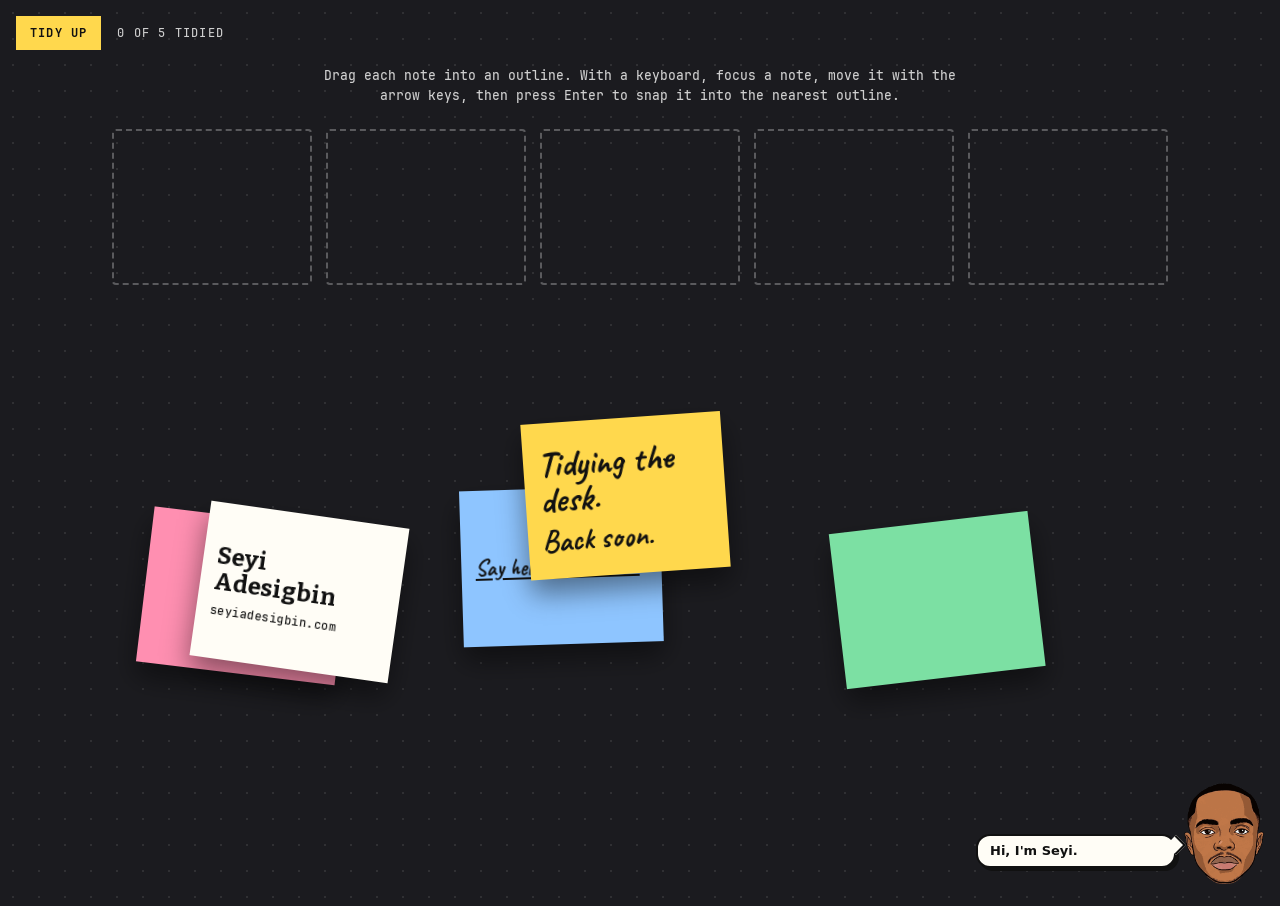
==== holding/index.html @ 5ee67b78 "feat(holding): add a temporary coming-soon page with a tidy-the-desk game Add holding/, a self-conta" ====
<!doctype html>
<html lang="en">
<head>
  <meta charset="utf-8">
  <meta name="viewport" content="width=device-width, initial-scale=1">
  <title>Seyi Adesigbin | Coming soon</title>
  <meta name="description" content="Tidying the desk. Back soon.">
  <meta name="theme-color" content="#1b1b1f">

  <meta property="og:type" content="website">
  <meta property="og:title" content="Seyi Adesigbin | Coming soon">
  <meta property="og:description" content="Tidying the desk. Back soon.">
  <meta property="og:url" content="https://seyiadesigbin.com/">
  <meta property="og:image" content="https://seyiadesigbin.com/og-image.png">
  <meta property="og:image:width" content="1200">
  <meta property="og:image:height" content="630">
  <meta property="og:image:alt" content="A dark desk covered in untidy sticky notes. The yellow one reads: Tidying the desk. Back soon.">
  <meta name="twitter:card" content="summary_large_image">

  <link rel="icon" href="data:,">
  <link rel="stylesheet" href="holding.css">
</head>
<body>
  <a class="skip-link" href="#stage">Skip to the notes</a>

  <header class="bar">
    <button type="button" class="bar__btn" id="toggle">Tidy up</button>
    <p class="bar__count" id="count" aria-live="polite">0 of 5 tidied</p>
  </header>

  <main>
    <p class="hint" id="hint">Drag each note into an outline. With a keyboard, focus a note, move it with the arrow keys, then press Enter to snap it into the nearest outline.</p>
    <div class="stage" id="stage"></div>
  </main>

  <!-- The head pops up bottom-right, then one speech bubble. Wording is set in holding.js (the CONTENT object). -->
  <aside class="avatar" id="avatar" hidden>
    <div class="avatar__talk" aria-live="polite"><p class="avatar__bubble" id="bubble"></p></div>
    <div class="avatar__head"><img src="assets/head.png" alt="" width="136" height="171"></div>
  </aside>

  <noscript><p class="nojs">Seyi Adesigbin. Tidying the desk. Back soon.</p></noscript>
  <script src="holding.js"></script>
</body>
</html>
---- holding/holding.css ----
/*
 * Temporary holding page. Same palette and fonts as the Desk in next/, copied here so this folder
 * deploys on its own. Note sizes scale with --u (set by holding.js: note width / 200).
 */
@font-face { font-family: "Bitter"; src: url("assets/fonts/Bitter-Bold.woff2") format("woff2"); font-weight: 700; font-style: normal; font-display: swap; }
@font-face { font-family: "Caveat"; src: url("assets/fonts/Caveat-Bold.woff2") format("woff2"); font-weight: 700; font-style: normal; font-display: swap; }
@font-face { font-family: "JetBrains Mono"; src: url("assets/fonts/JetBrainsMono-Medium.woff2") format("woff2"); font-weight: 400 500; font-style: normal; font-display: swap; }
@font-face { font-family: "JetBrains Mono"; src: url("assets/fonts/JetBrainsMono-Bold.woff2") format("woff2"); font-weight: 600 900; font-style: normal; font-display: swap; }
@font-face { font-family: "Bitter Fallback"; src: local("Georgia"); size-adjust: 96%; ascent-override: 95%; descent-override: 25%; line-gap-override: 0%; }

:root {
  --desk-bg: #1b1b1f;
  --note-yellow: #ffd84d;
  --note-pink: #ff8fb1;
  --note-green: #7ce0a3;
  --note-blue: #8ec5ff;
  --paper: #fffdf6;
  --font-head: "Bitter", "Bitter Fallback", Georgia, serif;
  --font-mono: "JetBrains Mono", "Courier New", ui-monospace, monospace;
  --font-hand: "Caveat", "Segoe Script", "Comic Sans MS", cursive;
  --font-body: "Segoe UI", system-ui, -apple-system, Arial, sans-serif;
}

*, *::before, *::after { box-sizing: border-box; }
* { margin: 0; }
[hidden] { display: none !important; }

body {
  min-height: 100vh; color: #fff;
  font: 16px/1.5 var(--font-body);
  background-color: var(--desk-bg);
  background-image: radial-gradient(rgba(255, 255, 255, .09) 1.5px, transparent 1.5px);
  background-size: 26px 26px;
  overflow-x: hidden;
}

.skip-link { position: absolute; left: -999px; top: 8px; background: #fff; color: #000; padding: 8px 16px; z-index: 100; }
.skip-link:focus { left: 8px; }

/* Top bar: the tidy button and the counter */
.bar { display: flex; align-items: center; gap: 16px; padding: 16px; }
.bar__btn {
  font: 700 12px var(--font-mono); letter-spacing: .1em; text-transform: uppercase;
  background: var(--note-yellow); color: #111; border: 0; padding: 9px 14px; cursor: pointer;
}
.bar__btn:focus-visible, .note:focus-visible, .note a:focus-visible { outline: 3px solid #fff; outline-offset: 3px; }
.bar__count { font: 500 12px var(--font-mono); letter-spacing: .1em; text-transform: uppercase; color: #cfcfcf; }

main { padding: 0 24px 160px; }
.hint { max-width: 640px; margin: 0 auto 24px; text-align: center; color: #cfcfcf; font: 500 13px/1.5 var(--font-mono); }

/* The board. Notes and outlines are placed by holding.js (it sets the stage height). */
.stage { position: relative; max-width: 1100px; margin: 0 auto; }

.slot {
  position: absolute; border: 2px dashed rgba(255, 255, 255, .28); border-radius: 4px;
  transition: border-color .15s, background-color .15s;
}
.slot.is-hot { border-color: var(--note-yellow); background: rgba(255, 216, 77, .1); }

.note {
  position: absolute; left: 0; top: 0; color: #111;
  display: flex; flex-direction: column; justify-content: center; gap: calc(var(--u, 1) * 8px);
  padding: calc(var(--u, 1) * 14px);
  box-shadow: 0 14px 26px rgba(0, 0, 0, .45);
  cursor: grab; touch-action: none; user-select: none; -webkit-user-select: none;
  will-change: transform;
}
.note.is-snapping { transition: transform .35s cubic-bezier(.2, 1.2, .4, 1); }
.note.is-dragging { cursor: grabbing; box-shadow: 0 26px 40px rgba(0, 0, 0, .6); }
.note.is-placed { box-shadow: 0 6px 12px rgba(0, 0, 0, .4); }
.note.c-y { background: var(--note-yellow); }
.note.c-p { background: var(--note-pink); }
.note.c-g { background: var(--note-green); }
.note.c-b { background: var(--note-blue); }
.note.c-w { background: var(--paper); }

.note h1, .note__big { font: 700 calc(var(--u, 1) * 36px)/1 var(--font-hand); }
.note__sub { font: 700 calc(var(--u, 1) * 30px)/1 var(--font-hand); }
.note__name { font: 700 calc(var(--u, 1) * 24px)/1.1 var(--font-head); }
.note__mono { font: 500 calc(var(--u, 1) * 12px)/1.3 var(--font-mono); letter-spacing: .04em; overflow-wrap: anywhere; }
.note a { font: 700 calc(var(--u, 1) * 22px)/1.1 var(--font-hand); color: #111; text-underline-offset: 3px; user-select: text; }
.note__blank { opacity: 0; }  /* blank notes keep their size but show nothing */

.sr-only { position: absolute; width: 1px; height: 1px; overflow: hidden; clip: rect(0 0 0 0); white-space: nowrap; }

/* Avatar: head pops up, then one bubble. Same look as the pop-up on the real site. */
.avatar {
  position: fixed; right: 16px; bottom: 16px; z-index: 60;
  display: flex; align-items: flex-end; gap: 8px;
  max-width: calc(100vw - 32px); color: #111; font: 13px/1.4 var(--font-body);
  pointer-events: none;
}
.avatar__head {
  flex: none; width: 80px; aspect-ratio: 136 / 171; overflow: hidden;
  transform: scale(.4); transform-origin: 50% 100%; opacity: 0;
  transition: transform .5s cubic-bezier(.2, 1.4, .4, 1), opacity .25s ease-out;
}
.avatar__head img { display: block; width: 100%; height: auto; }
.avatar.is-up .avatar__head { transform: none; opacity: 1; }

.avatar__talk { width: 200px; margin-bottom: 16px; }
.avatar__bubble {
  position: relative; background: var(--paper); border: 2px solid #111; border-radius: 14px;
  padding: 6px 12px; box-shadow: 3px 3px 0 #111; font-weight: 700;
}
.avatar__bubble::after {
  content: ""; position: absolute; right: -9px; bottom: 14px; width: 14px; height: 14px;
  background: var(--paper); border: 2px solid #111; border-width: 2px 2px 0 0; transform: rotate(45deg);
}
.avatar__bubble.is-in { animation: bubble-in .25s cubic-bezier(.2, 1.4, .4, 1); }
@keyframes bubble-in { from { opacity: 0; transform: scale(.7) translateY(8px); } to { opacity: 1; transform: none; } }

.nojs { padding: 24px; text-align: center; font: 700 28px var(--font-hand); }

@media (max-width: 520px) {
  main { padding: 0 16px 200px; }
  .avatar { flex-direction: column-reverse; align-items: flex-end; gap: 0; }
  .avatar__talk { width: min(200px, 100%); margin: 0 0 8px; }
  .avatar__bubble::after { display: none; }
}

@media (prefers-reduced-motion: reduce) {
  .note.is-snapping, .slot, .avatar__head { transition: none; }
  .avatar__bubble.is-in { animation: none; }
}
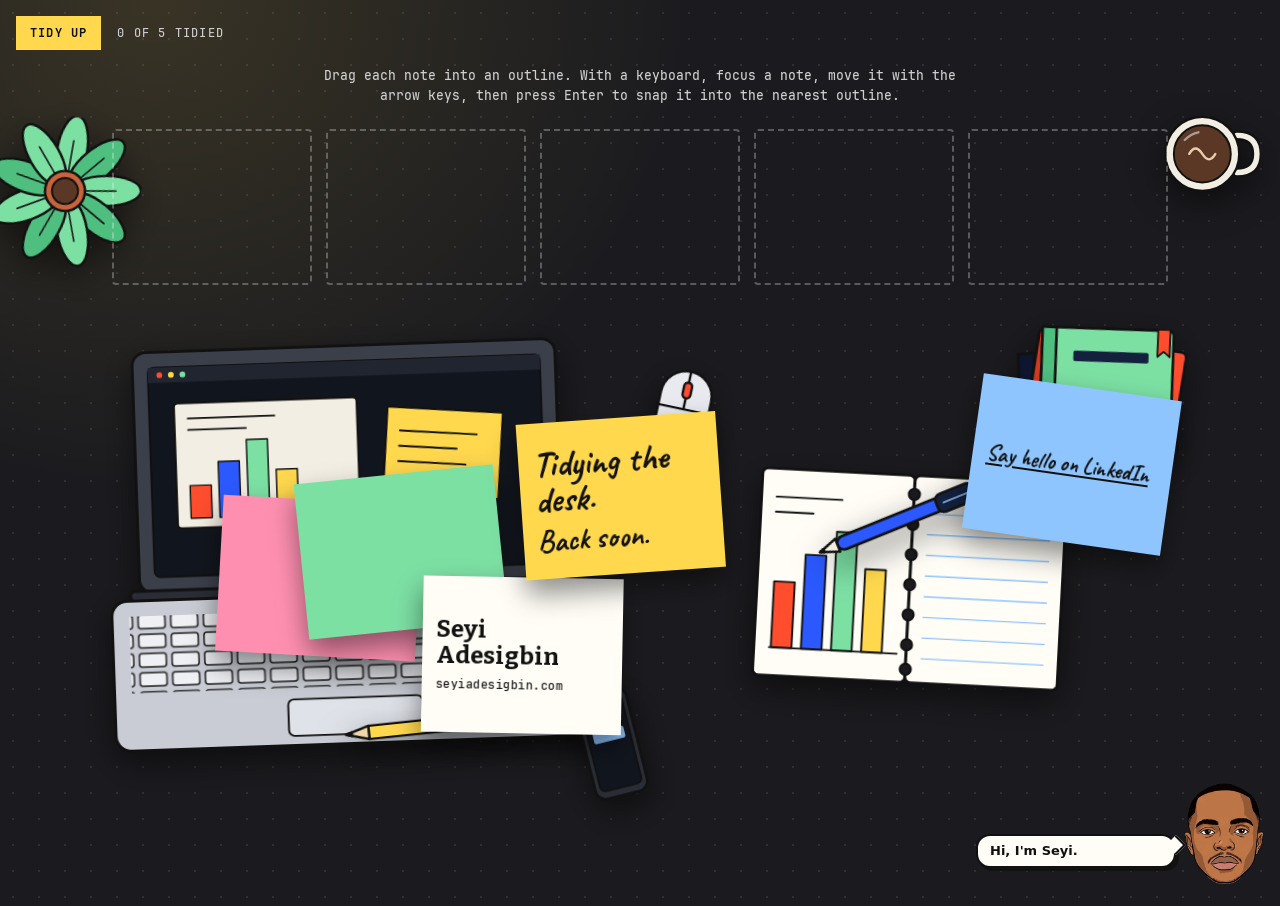
==== commit 6c92a3b6: "feat(holding): draw the desk objects behind the notes Make the holding page read as a real desk inst" ====
--- a/holding/index.html
+++ b/holding/index.html
@@ -29,6 +29,18 @@
   </header>
 
   <main>
+    <!-- Drawn desk objects behind the notes. Decoration only. -->
+    <div class="scene" aria-hidden="true">
+      <img class="obj obj--laptop" src="assets/desk/laptop.svg" alt="">
+      <img class="obj obj--mouse" src="assets/desk/mouse.svg" alt="">
+      <img class="obj obj--notebook" src="assets/desk/notebook.svg" alt="">
+      <img class="obj obj--pen" src="assets/desk/pen.svg" alt="">
+      <img class="obj obj--books" src="assets/desk/books.svg" alt="">
+      <img class="obj obj--pencil" src="assets/desk/pencil.svg" alt="">
+      <img class="obj obj--phone" src="assets/desk/phone.svg" alt="">
+      <img class="obj obj--mug" src="assets/desk/mug.svg" alt="">
+      <img class="obj obj--plant" src="assets/desk/plant.svg" alt="">
+    </div>
     <p class="hint" id="hint">Drag each note into an outline. With a keyboard, focus a note, move it with the arrow keys, then press Enter to snap it into the nearest outline.</p>
     <div class="stage" id="stage"></div>
   </main>
--- a/holding/holding.css
+++ b/holding/holding.css
@@ -29,8 +29,11 @@
   min-height: 100vh; color: #fff;
   font: 16px/1.5 var(--font-body);
   background-color: var(--desk-bg);
-  background-image: radial-gradient(rgba(255, 255, 255, .09) 1.5px, transparent 1.5px);
-  background-size: 26px 26px;
+  /* lamplight from the top-left, then the dot grid */
+  background-image: radial-gradient(ellipse 60% 100% at 12% 0%, rgba(255, 216, 77, .13), transparent 70%),
+                    radial-gradient(rgba(255, 255, 255, .09) 1.5px, transparent 1.5px);
+  background-size: 100% 700px, 26px 26px;
+  background-repeat: no-repeat, repeat;
   overflow-x: hidden;
 }
 
@@ -46,11 +49,11 @@
 .bar__btn:focus-visible, .note:focus-visible, .note a:focus-visible { outline: 3px solid #fff; outline-offset: 3px; }
 .bar__count { font: 500 12px var(--font-mono); letter-spacing: .1em; text-transform: uppercase; color: #cfcfcf; }
 
-main { padding: 0 24px 160px; }
-.hint { max-width: 640px; margin: 0 auto 24px; text-align: center; color: #cfcfcf; font: 500 13px/1.5 var(--font-mono); }
+main { position: relative; overflow: hidden; padding: 0 24px 160px; }
+.hint { position: relative; z-index: 1; max-width: 640px; margin: 0 auto 24px; text-align: center; color: #cfcfcf; font: 500 13px/1.5 var(--font-mono); }
 
 /* The board. Notes and outlines are placed by holding.js (it sets the stage height). */
-.stage { position: relative; max-width: 1100px; margin: 0 auto; }
+.stage { position: relative; z-index: 1; max-width: 1100px; margin: 0 auto; }
 
 .slot {
   position: absolute; border: 2px dashed rgba(255, 255, 255, .28); border-radius: 4px;
@@ -124,3 +127,32 @@
   .note.is-snapping, .slot, .avatar__head { transition: none; }
   .avatar__bubble.is-in { animation: none; }
 }
+
+/*
+ * The desk: drawn objects (assets/desk/*.svg) lie behind the notes. They are placed from the centre line
+ * (left: 50% + x) so they stay with the board; at narrower widths some are hidden and the rest move in.
+ */
+.scene { position: absolute; inset: 0; z-index: 0; pointer-events: none; }
+.obj { position: absolute; height: auto; filter: drop-shadow(0 12px 16px rgba(0, 0, 0, .5)); }
+.obj--laptop   { left: calc(50% - 540px); top: 270px; width: 500px; transform: rotate(-2deg); }
+.obj--mouse    { left: calc(50% + 10px);  top: 300px; width: 64px;  transform: rotate(12deg); }
+.obj--notebook { left: calc(50% + 110px); top: 400px; width: 320px; transform: rotate(3deg); }
+.obj--pen      { left: calc(50% + 170px); top: 440px; width: 190px; transform: rotate(-22deg); }
+.obj--books    { left: calc(50% + 360px); top: 240px; width: 210px; transform: rotate(4deg); }
+.obj--pencil   { left: calc(50% - 300px); top: 650px; width: 190px; transform: rotate(-6deg); }
+.obj--phone    { left: calc(50% - 60px);  top: 620px; width: 62px;  transform: rotate(-14deg); }
+.obj--mug      { left: calc(50% + 520px); top: 40px;  width: 100px; }
+.obj--plant    { left: calc(50% - 650px); top: 50px;  width: 150px; transform: rotate(10deg); }
+
+@media (max-width: 1100px) {
+  .obj--notebook, .obj--books, .obj--pencil, .obj--phone, .obj--plant { display: none; }
+  .obj--laptop { left: calc(50% - 300px); top: 400px; width: 420px; }
+  .obj--mouse  { left: calc(50% + 150px); top: 440px; width: 56px; }
+  .obj--pen    { left: calc(50% + 110px); top: 560px; width: 150px; }
+  .obj--mug    { left: calc(50% + 190px); top: 330px; width: 84px; }
+}
+@media (max-width: 700px) {
+  .obj--mouse, .obj--pen { display: none; }
+  .obj--laptop { left: calc(50% - 170px); top: 480px; width: 340px; }
+  .obj--mug    { left: calc(50% + 100px); top: 440px; width: 70px; }
+}
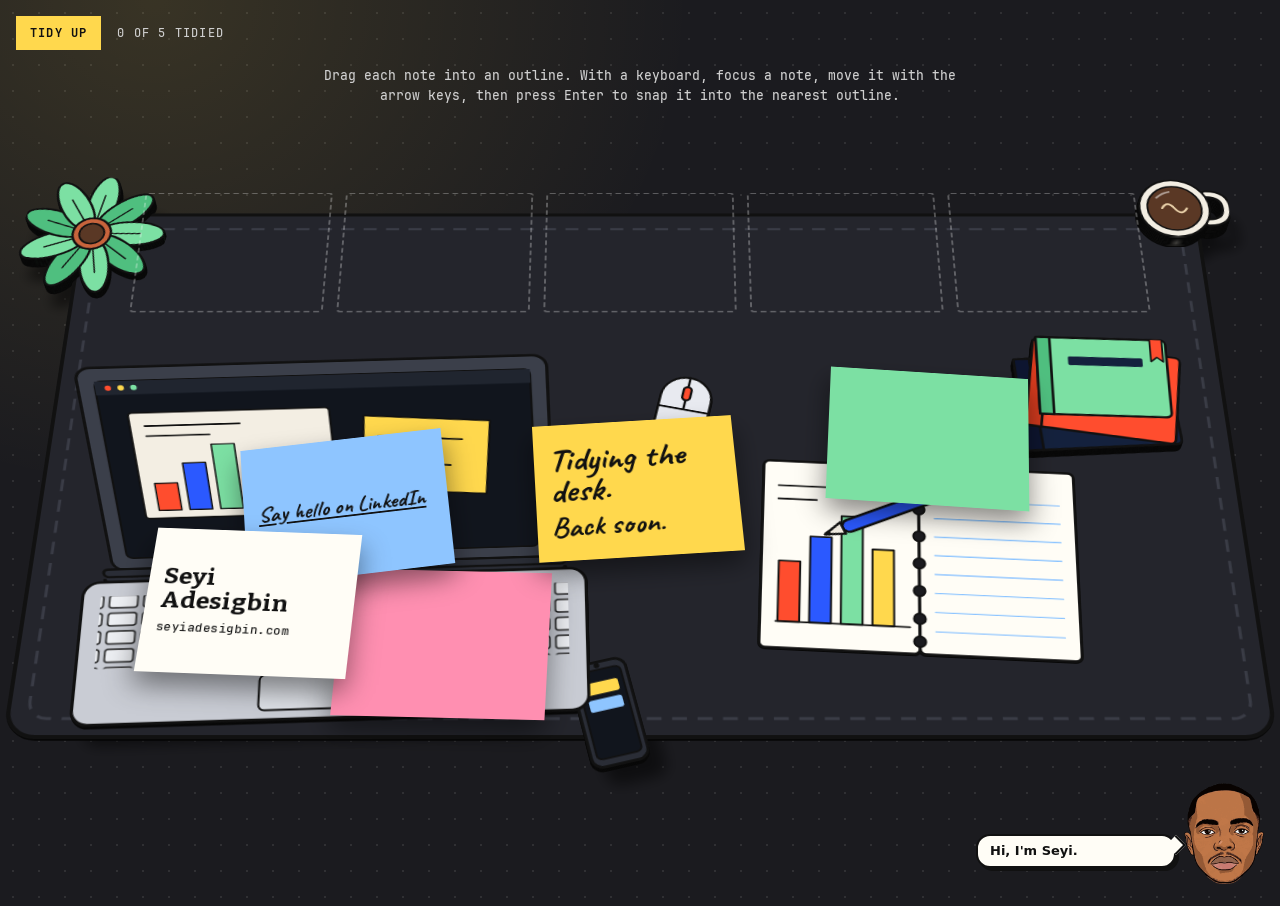
==== commit 704c8898: "feat(holding): put the desk in 3D Prototype: show the desk as a plane tilted 32 degrees in perspecti" ====
--- a/holding/index.html
+++ b/holding/index.html
@@ -29,20 +29,29 @@
   </header>
 
   <main>
-    <!-- Drawn desk objects behind the notes. Decoration only. -->
-    <div class="scene" aria-hidden="true">
-      <img class="obj obj--laptop" src="assets/desk/laptop.svg" alt="">
-      <img class="obj obj--mouse" src="assets/desk/mouse.svg" alt="">
-      <img class="obj obj--notebook" src="assets/desk/notebook.svg" alt="">
-      <img class="obj obj--pen" src="assets/desk/pen.svg" alt="">
-      <img class="obj obj--books" src="assets/desk/books.svg" alt="">
-      <img class="obj obj--pencil" src="assets/desk/pencil.svg" alt="">
-      <img class="obj obj--phone" src="assets/desk/phone.svg" alt="">
-      <img class="obj obj--mug" src="assets/desk/mug.svg" alt="">
-      <img class="obj obj--plant" src="assets/desk/plant.svg" alt="">
+    <p class="hint" id="hint">Drag each note into an outline. With a keyboard, focus a note, move it with the arrow keys, then press Enter to snap it into the nearest outline.</p>
+
+    <!-- The desk is one tilted plane seen in perspective. Objects sit in a 3D layer (holding-3d.js adds their
+         thickness and shadow); the notes lie flat in a second layer drawn over it. Same tilt in both. -->
+    <div class="world" id="world">
+      <div class="world__layer world__layer--objects" aria-hidden="true">
+        <div class="scene">
+          <div class="o3 o3--mat" data-depth="4" data-noshadow style="--ar:1200 / 620"><img src="assets/desk/desk-mat.svg" alt=""></div>
+          <div class="o3 o3--laptop" data-depth="10" style="--ar:520 / 164"><img src="assets/desk/laptop-base.svg" alt=""><div class="o3__screen"><img src="assets/desk/laptop-screen.svg" alt=""></div></div>
+          <div class="o3 o3--mouse" data-depth="8" style="--ar:80 / 124"><img src="assets/desk/mouse.svg" alt=""></div>
+          <div class="o3 o3--notebook" data-depth="6" style="--ar:340 / 240"><img src="assets/desk/notebook.svg" alt=""></div>
+          <div class="o3 o3--pen" data-depth="6" style="--ar:220 / 28"><img src="assets/desk/pen.svg" alt=""></div>
+          <div class="o3 o3--books" data-depth="16" style="--ar:240 / 210"><img src="assets/desk/books.svg" alt=""></div>
+          <div class="o3 o3--pencil" data-depth="5" style="--ar:200 / 20"><img src="assets/desk/pencil.svg" alt=""></div>
+          <div class="o3 o3--phone" data-depth="8" style="--ar:70 / 130"><img src="assets/desk/phone.svg" alt=""></div>
+          <div class="o3 o3--mug" data-depth="22" style="--ar:130 / 110"><img src="assets/desk/mug.svg" alt=""></div>
+          <div class="o3 o3--plant" data-depth="14" style="--ar:150 / 150"><img src="assets/desk/plant.svg" alt=""></div>
+        </div>
+      </div>
+      <div class="world__layer">
+        <div class="plane"><div class="stage" id="stage"></div></div>
+      </div>
     </div>
-    <p class="hint" id="hint">Drag each note into an outline. With a keyboard, focus a note, move it with the arrow keys, then press Enter to snap it into the nearest outline.</p>
-    <div class="stage" id="stage"></div>
   </main>
 
   <!-- The head pops up bottom-right, then one speech bubble. Wording is set in holding.js (the CONTENT object). -->
@@ -53,5 +62,6 @@
 
   <noscript><p class="nojs">Seyi Adesigbin. Tidying the desk. Back soon.</p></noscript>
   <script src="holding.js"></script>
+  <script src="holding-3d.js"></script>
 </body>
 </html>
--- a/holding/holding.css
+++ b/holding/holding.css
@@ -30,7 +30,7 @@
   font: 16px/1.5 var(--font-body);
   background-color: var(--desk-bg);
   /* lamplight from the top-left, then the dot grid */
-  background-image: radial-gradient(ellipse 60% 100% at 12% 0%, rgba(255, 216, 77, .13), transparent 70%),
+  background-image: radial-gradient(ellipse 60% 100% at var(--gx, 12%) 0%, rgba(255, 216, 77, .13), transparent 70%),
                     radial-gradient(rgba(255, 255, 255, .09) 1.5px, transparent 1.5px);
   background-size: 100% 700px, 26px 26px;
   background-repeat: no-repeat, repeat;
@@ -53,7 +53,7 @@
 .hint { position: relative; z-index: 1; max-width: 640px; margin: 0 auto 24px; text-align: center; color: #cfcfcf; font: 500 13px/1.5 var(--font-mono); }
 
 /* The board. Notes and outlines are placed by holding.js (it sets the stage height). */
-.stage { position: relative; z-index: 1; max-width: 1100px; margin: 0 auto; }
+.stage { position: absolute; top: 0; left: 50%; width: min(1100px, 100%); transform: translateX(-50%); }
 
 .slot {
   position: absolute; border: 2px dashed rgba(255, 255, 255, .28); border-radius: 4px;
@@ -129,30 +129,56 @@
 }
 
 /*
- * The desk: drawn objects (assets/desk/*.svg) lie behind the notes. They are placed from the centre line
- * (left: 50% + x) so they stay with the board; at narrower widths some are hidden and the rest move in.
+ * The desk in 3D. .world holds two layers with the same perspective and tilt: the objects (a real 3D layer, so
+ * the laptop screen can stand up and objects get thickness) and the notes (flat paper, drawn over the objects).
+ * holding.js reads --tilt and --persp to turn pointer positions back into positions on the desk, so keep them
+ * here only. Objects are placed from the centre line (left: 50% + x), in desk pixels from the top of the board.
  */
-.scene { position: absolute; inset: 0; z-index: 0; pointer-events: none; }
-.obj { position: absolute; height: auto; filter: drop-shadow(0 12px 16px rgba(0, 0, 0, .5)); }
-.obj--laptop   { left: calc(50% - 540px); top: 270px; width: 500px; transform: rotate(-2deg); }
-.obj--mouse    { left: calc(50% + 10px);  top: 300px; width: 64px;  transform: rotate(12deg); }
-.obj--notebook { left: calc(50% + 110px); top: 400px; width: 320px; transform: rotate(3deg); }
-.obj--pen      { left: calc(50% + 170px); top: 440px; width: 190px; transform: rotate(-22deg); }
-.obj--books    { left: calc(50% + 360px); top: 240px; width: 210px; transform: rotate(4deg); }
-.obj--pencil   { left: calc(50% - 300px); top: 650px; width: 190px; transform: rotate(-6deg); }
-.obj--phone    { left: calc(50% - 60px);  top: 620px; width: 62px;  transform: rotate(-14deg); }
-.obj--mug      { left: calc(50% + 520px); top: 40px;  width: 100px; }
-.obj--plant    { left: calc(50% - 650px); top: 50px;  width: 150px; transform: rotate(10deg); }
+.world { --tilt: 32deg; --persp: 2400px; position: relative; margin: 0 auto; }
+.world__layer { position: absolute; inset: 0; perspective: var(--persp); }
+.world__layer--objects { pointer-events: none; }
+.plane, .scene { position: absolute; inset: 0; transform: rotateX(var(--tilt)); }
+.scene { transform-style: preserve-3d; }
+
+.o3 { position: absolute; aspect-ratio: var(--ar); transform-style: preserve-3d; }
+.o3__in { position: absolute; inset: 0; transform-style: preserve-3d; }
+.o3 img { position: absolute; left: 0; top: 0; width: 100%; height: auto; display: block; }
+.o3__side { filter: brightness(.42); }
+.o3__shadow {
+  filter: brightness(0) blur(7px); opacity: .5;
+  transform: translate(calc(12px - var(--lx, 0) * 8px), calc(16px - var(--ly, 0) * 6px));
+}
+/* Laptop screen: hinged at the far edge of the keyboard, standing up and leaning back. */
+.o3__screen {
+  position: absolute; left: 0; bottom: 100%; width: 100%; aspect-ratio: 520 / 270;
+  transform-origin: 50% 100%; transform: translateZ(10px) rotateX(-70deg);
+}
+
+.o3--mat      { left: 50%; top: 30px; width: min(1200px, 96%); transform: translateX(-50%); }
+.o3--laptop   { left: calc(50% - 540px); top: 467px; width: 500px; transform: rotate(-2deg); }
+.o3--mouse    { left: calc(50% + 10px);  top: 237px; width: 64px;  transform: rotate(12deg); }
+.o3--notebook { left: calc(50% + 110px); top: 337px; width: 320px; transform: rotate(3deg); }
+.o3--pen      { left: calc(50% + 170px); top: 377px; width: 190px; transform: rotate(-22deg); }
+.o3--books    { left: calc(50% + 360px); top: 177px; width: 210px; transform: rotate(4deg); }
+.o3--pencil   { left: calc(50% - 300px); top: 587px; width: 190px; transform: rotate(-6deg); }
+.o3--phone    { left: calc(50% - 60px);  top: 557px; width: 62px;  transform: rotate(-14deg); }
+.o3--mug      { left: calc(50% + 520px); top: -10px; width: 100px; }
+.o3--plant    { left: calc(50% - 650px); top: -10px; width: 150px; transform: rotate(10deg); }
+
+/* Objects drop onto the desk one after another (JS sets --i). */
+@keyframes o3-drop { from { transform: translate3d(0, -50px, 150px); } }
+.has-drop .o3__in { animation: o3-drop .7s cubic-bezier(.2, 1.3, .4, 1) both; animation-delay: calc(var(--i, 0) * 90ms); }
 
 @media (max-width: 1100px) {
-  .obj--notebook, .obj--books, .obj--pencil, .obj--phone, .obj--plant { display: none; }
-  .obj--laptop { left: calc(50% - 300px); top: 400px; width: 420px; }
-  .obj--mouse  { left: calc(50% + 150px); top: 440px; width: 56px; }
-  .obj--pen    { left: calc(50% + 110px); top: 560px; width: 150px; }
-  .obj--mug    { left: calc(50% + 190px); top: 330px; width: 84px; }
+  .o3--mat, .o3--notebook, .o3--books, .o3--pencil, .o3--phone, .o3--plant { display: none; }
+  .o3--laptop { left: calc(50% - 300px); top: 555px; width: 420px; }
+  .o3--mouse  { left: calc(50% + 150px); top: 377px; width: 56px; }
+  .o3--pen    { left: calc(50% + 110px); top: 497px; width: 150px; }
+  .o3--mug    { left: calc(50% + 190px); top: 267px; width: 84px; }
 }
 @media (max-width: 700px) {
-  .obj--mouse, .obj--pen { display: none; }
-  .obj--laptop { left: calc(50% - 170px); top: 480px; width: 340px; }
-  .obj--mug    { left: calc(50% + 100px); top: 440px; width: 70px; }
+  .o3--mouse, .o3--pen { display: none; }
+  .o3--laptop { left: calc(50% - 170px); top: 594px; width: 340px; }
+  .o3--mug    { left: calc(50% + 100px); top: 377px; width: 70px; }
 }
+@media (prefers-reduced-motion: reduce) { .has-drop .o3__in { animation: none; } }
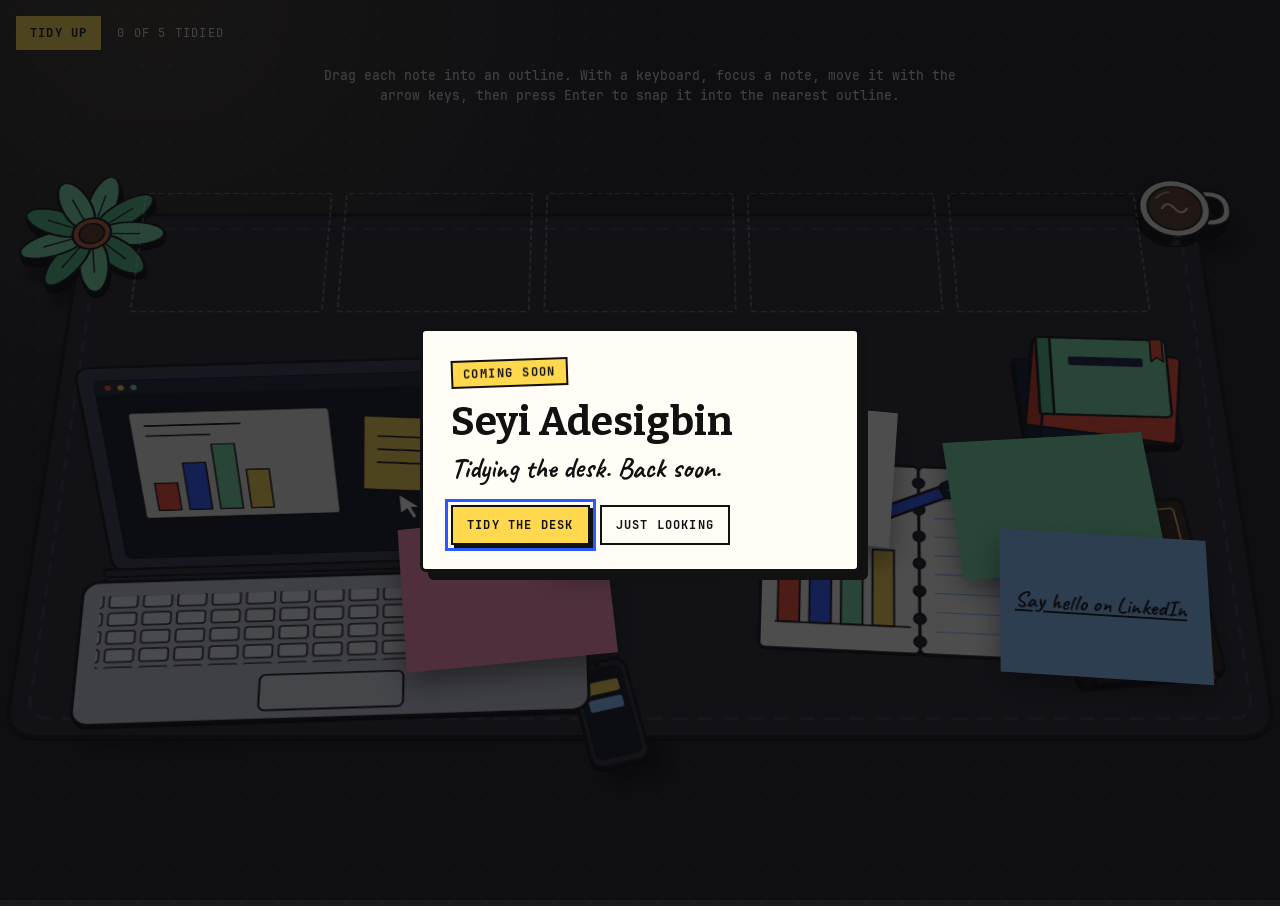
==== commit c625da4d: "feat(holding): add a welcome dialog and a Bible on the desk Make it obvious on arrival that the page" ====
--- a/holding/index.html
+++ b/holding/index.html
@@ -44,6 +44,7 @@
           <div class="o3 o3--books" data-depth="16" style="--ar:240 / 210"><img src="assets/desk/books.svg" alt=""></div>
           <div class="o3 o3--pencil" data-depth="5" style="--ar:200 / 20"><img src="assets/desk/pencil.svg" alt=""></div>
           <div class="o3 o3--phone" data-depth="8" style="--ar:70 / 130"><img src="assets/desk/phone.svg" alt=""></div>
+          <div class="o3 o3--bible" data-depth="14" style="--ar:150 / 200"><img src="assets/desk/bible.svg" alt=""></div>
           <div class="o3 o3--mug" data-depth="22" style="--ar:130 / 110"><img src="assets/desk/mug.svg" alt=""></div>
           <div class="o3 o3--plant" data-depth="14" style="--ar:150 / 150"><img src="assets/desk/plant.svg" alt=""></div>
         </div>
@@ -53,6 +54,17 @@
       </div>
     </div>
   </main>
+
+  <!-- Welcome dialog: says what this page is, then offers the game. Wording is in holding.js (CONTENT). -->
+  <dialog class="welcome" id="welcome" aria-labelledby="welcome-title" aria-describedby="welcome-text">
+    <p class="welcome__tag" id="welcome-tag"></p>
+    <h2 class="welcome__title" id="welcome-title"></h2>
+    <p class="welcome__text" id="welcome-text"></p>
+    <div class="welcome__actions">
+      <button type="button" class="welcome__btn welcome__btn--go" id="welcome-go"></button>
+      <button type="button" class="welcome__btn" id="welcome-look"></button>
+    </div>
+  </dialog>
 
   <!-- The head pops up bottom-right, then one speech bubble. Wording is set in holding.js (the CONTENT object). -->
   <aside class="avatar" id="avatar" hidden>
--- a/holding/holding.css
+++ b/holding/holding.css
@@ -162,6 +162,7 @@
 .o3--books    { left: calc(50% + 360px); top: 177px; width: 210px; transform: rotate(4deg); }
 .o3--pencil   { left: calc(50% - 300px); top: 587px; width: 190px; transform: rotate(-6deg); }
 .o3--phone    { left: calc(50% - 60px);  top: 557px; width: 62px;  transform: rotate(-14deg); }
+.o3--bible    { left: calc(50% + 395px); top: 390px; width: 150px; transform: rotate(-6deg); }
 .o3--mug      { left: calc(50% + 520px); top: -10px; width: 100px; }
 .o3--plant    { left: calc(50% - 650px); top: -10px; width: 150px; transform: rotate(10deg); }
 
@@ -175,10 +176,37 @@
   .o3--mouse  { left: calc(50% + 150px); top: 377px; width: 56px; }
   .o3--pen    { left: calc(50% + 110px); top: 497px; width: 150px; }
   .o3--mug    { left: calc(50% + 190px); top: 267px; width: 84px; }
+  .o3--bible  { left: calc(50% + 190px); top: 560px; width: 110px; }
 }
 @media (max-width: 700px) {
   .o3--mouse, .o3--pen { display: none; }
   .o3--laptop { left: calc(50% - 170px); top: 594px; width: 340px; }
   .o3--mug    { left: calc(50% + 100px); top: 377px; width: 70px; }
+  .o3--bible  { left: calc(50% + 100px); top: 590px; width: 84px; }
 }
 @media (prefers-reduced-motion: reduce) { .has-drop .o3__in { animation: none; } }
+
+/* Welcome dialog (native <dialog>: focus stays inside, Esc closes). Same look as the avatar's speech bubble. */
+.welcome {
+  margin: auto; width: min(440px, calc(100vw - 32px)); padding: 28px 28px 24px;
+  background: var(--paper); color: #111; border: 3px solid #111; border-radius: 6px;
+  box-shadow: 8px 8px 0 #111; text-align: left;
+}
+.welcome::backdrop { background: rgba(10, 10, 14, .72); }
+.welcome[open] { animation: welcome-in .35s cubic-bezier(.2, 1.3, .4, 1); }
+@keyframes welcome-in { from { opacity: 0; transform: translateY(16px) scale(.96) rotate(-1.5deg); } }
+.welcome__tag {
+  display: inline-block; margin-bottom: 14px; padding: 4px 10px; background: var(--note-yellow);
+  font: 700 12px var(--font-mono); letter-spacing: .12em; text-transform: uppercase;
+  transform: rotate(-2deg); border: 2px solid #111;
+}
+.welcome__title { font: 700 clamp(30px, 8vw, 40px)/1.05 var(--font-head); margin-bottom: 10px; }
+.welcome__text { font: 700 28px/1.1 var(--font-hand); margin-bottom: 22px; }
+.welcome__actions { display: flex; flex-wrap: wrap; gap: 10px; }
+.welcome__btn {
+  font: 700 12px var(--font-mono); letter-spacing: .1em; text-transform: uppercase; cursor: pointer;
+  background: var(--paper); color: #111; border: 2px solid #111; padding: 10px 14px;
+}
+.welcome__btn--go { background: var(--note-yellow); box-shadow: 3px 3px 0 #111; }
+.welcome__btn:focus-visible { outline: 3px solid var(--report-blue, #2b59ff); outline-offset: 3px; }
+@media (prefers-reduced-motion: reduce) { .welcome[open] { animation: none; } }
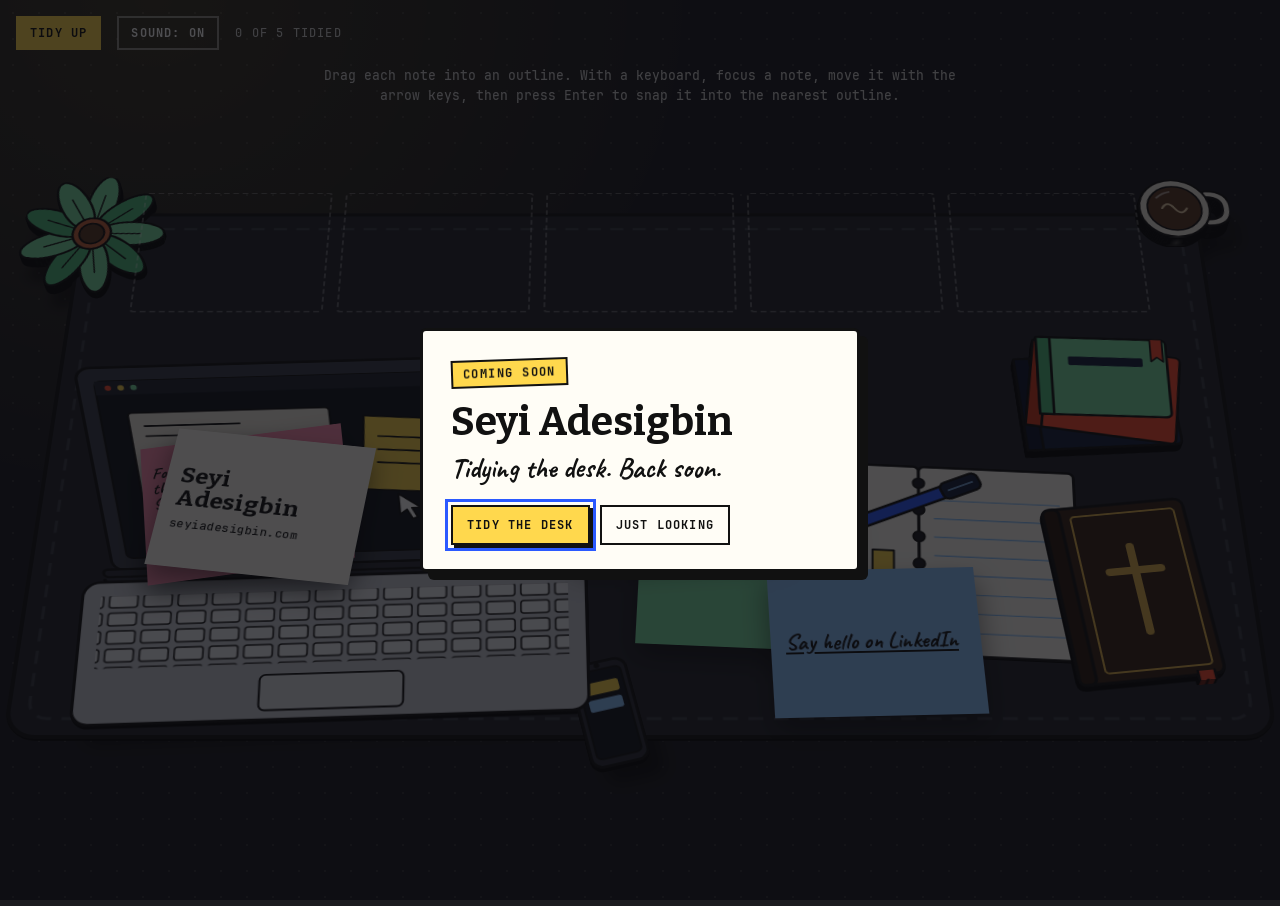
==== commit ec164742: "feat(holding): add sound effects, a favicon, noindex and a share image taken from the page - Sound (" ====
--- a/holding/index.html
+++ b/holding/index.html
@@ -17,7 +17,9 @@
   <meta property="og:image:alt" content="A dark desk covered in untidy sticky notes. The yellow one reads: Tidying the desk. Back soon.">
   <meta name="twitter:card" content="summary_large_image">
 
-  <link rel="icon" href="data:,">
+  <meta name="robots" content="noindex">
+  <link rel="icon" type="image/png" sizes="64x64" href="favicon.png">
+  <link rel="apple-touch-icon" href="apple-touch-icon.png">
   <link rel="stylesheet" href="holding.css">
 </head>
 <body>
@@ -25,6 +27,7 @@
 
   <header class="bar">
     <button type="button" class="bar__btn" id="toggle">Tidy up</button>
+    <button type="button" class="bar__btn bar__btn--quiet" id="sound" aria-pressed="true">Sound: on</button>
     <p class="bar__count" id="count" aria-live="polite">0 of 5 tidied</p>
   </header>
 
@@ -73,6 +76,7 @@
   </aside>
 
   <noscript><p class="nojs">Seyi Adesigbin. Tidying the desk. Back soon.</p></noscript>
+  <script src="holding-sound.js"></script>
   <script src="holding.js"></script>
   <script src="holding-3d.js"></script>
 </body>
--- a/holding/holding.css
+++ b/holding/holding.css
@@ -46,6 +46,8 @@
   font: 700 12px var(--font-mono); letter-spacing: .1em; text-transform: uppercase;
   background: var(--note-yellow); color: #111; border: 0; padding: 9px 14px; cursor: pointer;
 }
+.bar__btn--quiet { background: transparent; color: #fff; border: 2px solid rgba(255, 255, 255, .45); padding: 7px 12px; }
+.bar__btn--quiet[aria-pressed="false"] { color: #aaa; border-color: rgba(255, 255, 255, .25); }
 .bar__btn:focus-visible, .note:focus-visible, .note a:focus-visible { outline: 3px solid #fff; outline-offset: 3px; }
 .bar__count { font: 500 12px var(--font-mono); letter-spacing: .1em; text-transform: uppercase; color: #cfcfcf; }
 
@@ -83,6 +85,8 @@
 .note__name { font: 700 calc(var(--u, 1) * 24px)/1.1 var(--font-head); }
 .note__mono { font: 500 calc(var(--u, 1) * 12px)/1.3 var(--font-mono); letter-spacing: .04em; overflow-wrap: anywhere; }
 .note a { font: 700 calc(var(--u, 1) * 22px)/1.1 var(--font-hand); color: #111; text-underline-offset: 3px; user-select: text; }
+.note--verse { padding: calc(var(--u, 1) * 10px); gap: calc(var(--u, 1) * 6px); }
+.note__verse { font: 700 max(14px, calc(var(--u, 1) * 17px))/1.05 var(--font-hand); }
 .note__blank { opacity: 0; }  /* blank notes keep their size but show nothing */
 
 .sr-only { position: absolute; width: 1px; height: 1px; overflow: hidden; clip: rect(0 0 0 0); white-space: nowrap; }
@@ -210,3 +214,8 @@
 .welcome__btn--go { background: var(--note-yellow); box-shadow: 3px 3px 0 #111; }
 .welcome__btn:focus-visible { outline: 3px solid var(--report-blue, #2b59ff); outline-offset: 3px; }
 @media (prefers-reduced-motion: reduce) { .welcome[open] { animation: none; } }
+
+/* ?share: a clean frame for the share-preview picture (no controls, no hint). */
+.share .bar, .share .hint { display: none; }
+html:has(.share), .share { overflow: hidden; }
+.share main { margin-top: -60px; }
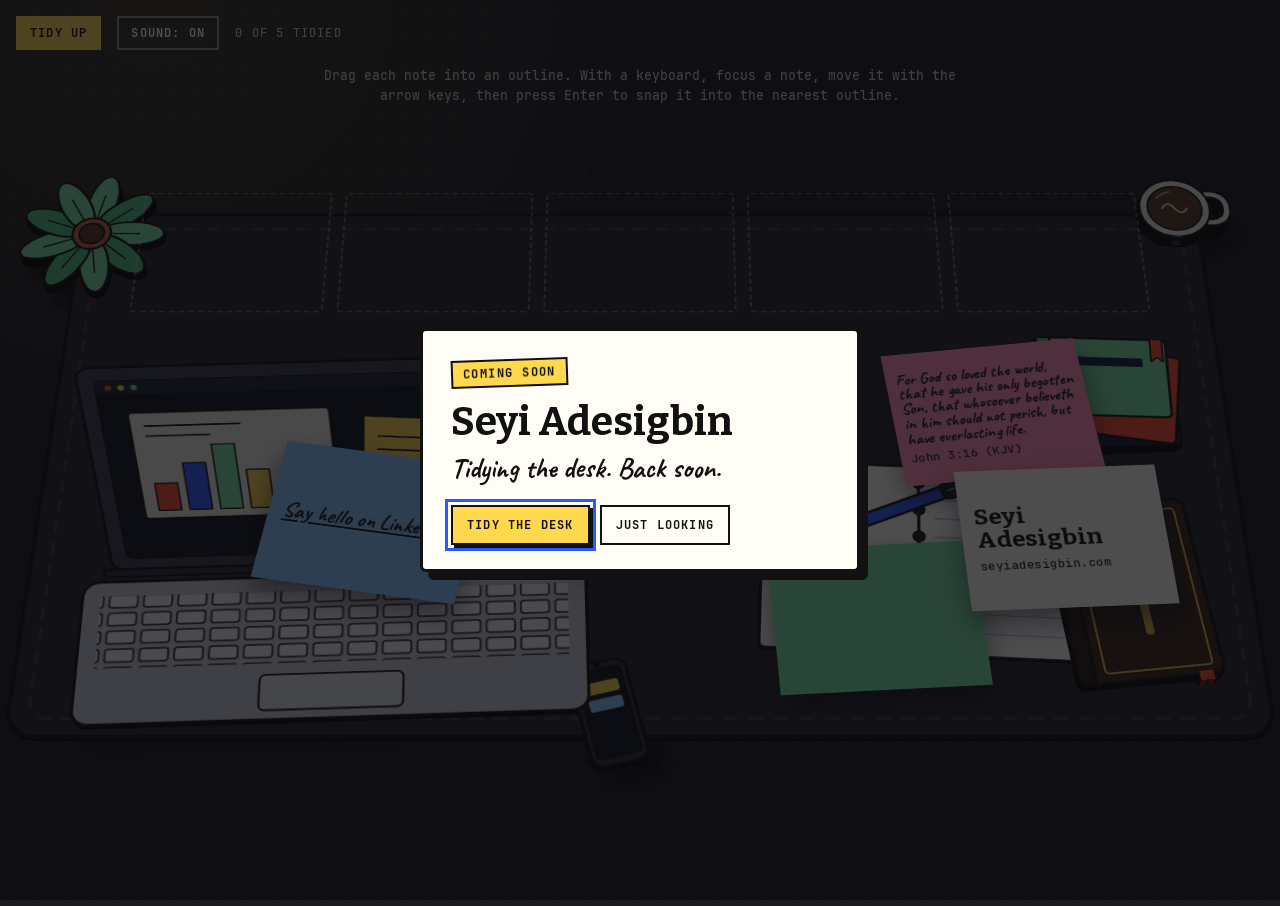
==== commit a61912bc: "fix(holding): show the whole head in the favicon and use a sharper hand cursor - Favicon: use the wh" ====
--- a/holding/index.html
+++ b/holding/index.html
@@ -18,6 +18,7 @@
   <meta name="twitter:card" content="summary_large_image">
 
   <meta name="robots" content="noindex">
+  <link rel="icon" type="image/png" sizes="32x32" href="favicon-32.png">
   <link rel="icon" type="image/png" sizes="64x64" href="favicon.png">
   <link rel="apple-touch-icon" href="apple-touch-icon.png">
   <link rel="stylesheet" href="holding.css">
--- a/holding/holding.css
+++ b/holding/holding.css
@@ -68,11 +68,11 @@
   display: flex; flex-direction: column; justify-content: center; gap: calc(var(--u, 1) * 8px);
   padding: calc(var(--u, 1) * 14px);
   box-shadow: 0 14px 26px rgba(0, 0, 0, .45);
-  cursor: grab; touch-action: none; user-select: none; -webkit-user-select: none;
+  cursor: url("assets/cursor/grab.svg") 16 12, grab; touch-action: none; user-select: none; -webkit-user-select: none;
   will-change: transform;
 }
 .note.is-snapping { transition: transform .35s cubic-bezier(.2, 1.2, .4, 1); }
-.note.is-dragging { cursor: grabbing; box-shadow: 0 26px 40px rgba(0, 0, 0, .6); }
+.note.is-dragging { cursor: url("assets/cursor/grabbing.svg") 16 14, grabbing; box-shadow: 0 26px 40px rgba(0, 0, 0, .6); }
 .note.is-placed { box-shadow: 0 6px 12px rgba(0, 0, 0, .4); }
 .note.c-y { background: var(--note-yellow); }
 .note.c-p { background: var(--note-pink); }
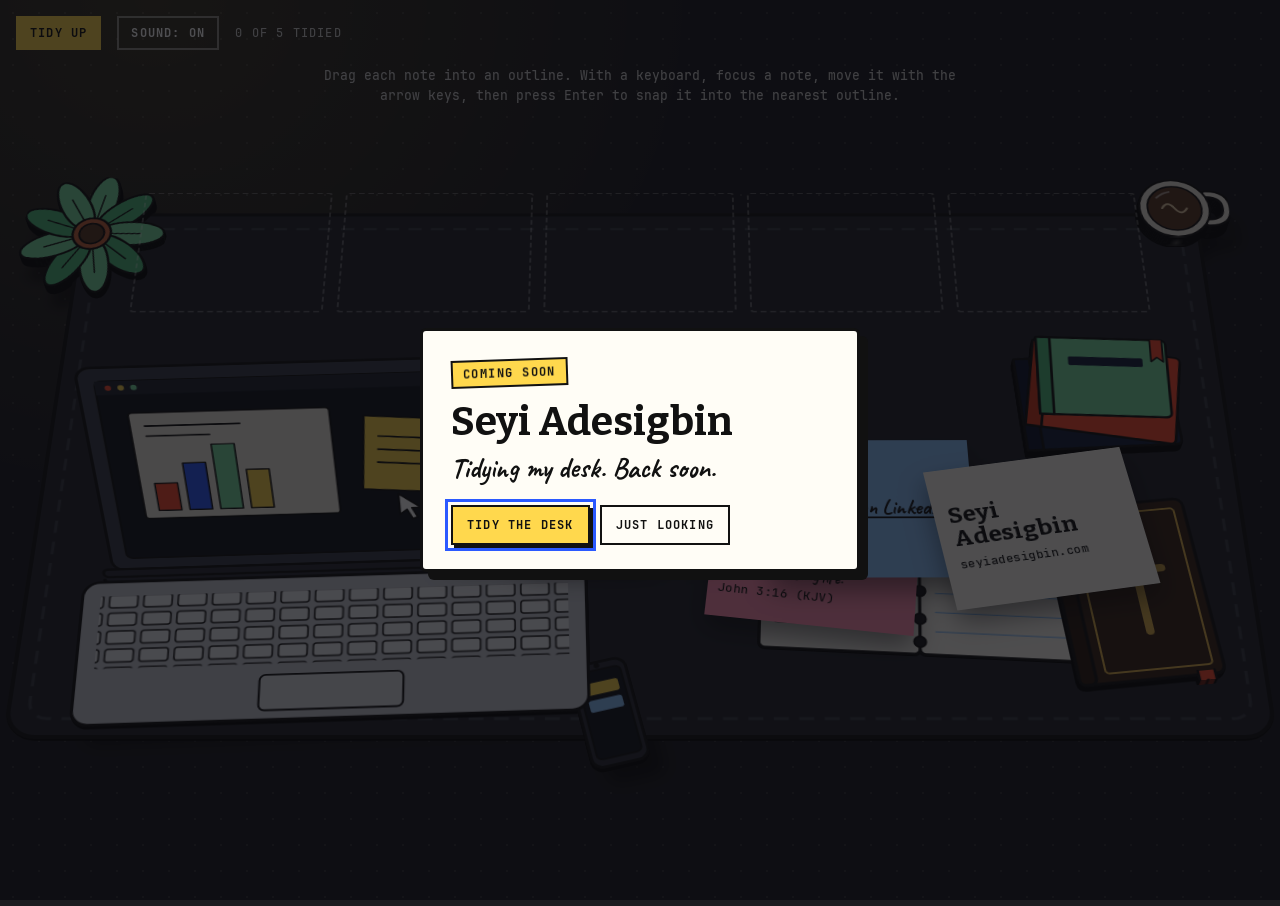
==== commit 967aab8a: "fix(holding): say "Tidying my desk." in the headline, dialog and share text Change "Tidying the desk" ====
--- a/holding/index.html
+++ b/holding/index.html
@@ -4,17 +4,17 @@
   <meta charset="utf-8">
   <meta name="viewport" content="width=device-width, initial-scale=1">
   <title>Seyi Adesigbin | Coming soon</title>
-  <meta name="description" content="Tidying the desk. Back soon.">
+  <meta name="description" content="Tidying my desk. Back soon.">
   <meta name="theme-color" content="#1b1b1f">
 
   <meta property="og:type" content="website">
   <meta property="og:title" content="Seyi Adesigbin | Coming soon">
-  <meta property="og:description" content="Tidying the desk. Back soon.">
+  <meta property="og:description" content="Tidying my desk. Back soon.">
   <meta property="og:url" content="https://seyiadesigbin.com/">
   <meta property="og:image" content="https://seyiadesigbin.com/og-image.png">
   <meta property="og:image:width" content="1200">
   <meta property="og:image:height" content="630">
-  <meta property="og:image:alt" content="A dark desk covered in untidy sticky notes. The yellow one reads: Tidying the desk. Back soon.">
+  <meta property="og:image:alt" content="A dark desk covered in untidy sticky notes. The yellow one reads: Tidying my desk. Back soon.">
   <meta name="twitter:card" content="summary_large_image">
 
   <meta name="robots" content="noindex">
@@ -76,7 +76,7 @@
     <div class="avatar__head"><img src="assets/head.png" alt="" width="136" height="171"></div>
   </aside>
 
-  <noscript><p class="nojs">Seyi Adesigbin. Tidying the desk. Back soon.</p></noscript>
+  <noscript><p class="nojs">Seyi Adesigbin. Tidying my desk. Back soon.</p></noscript>
   <script src="holding-sound.js"></script>
   <script src="holding.js"></script>
   <script src="holding-3d.js"></script>
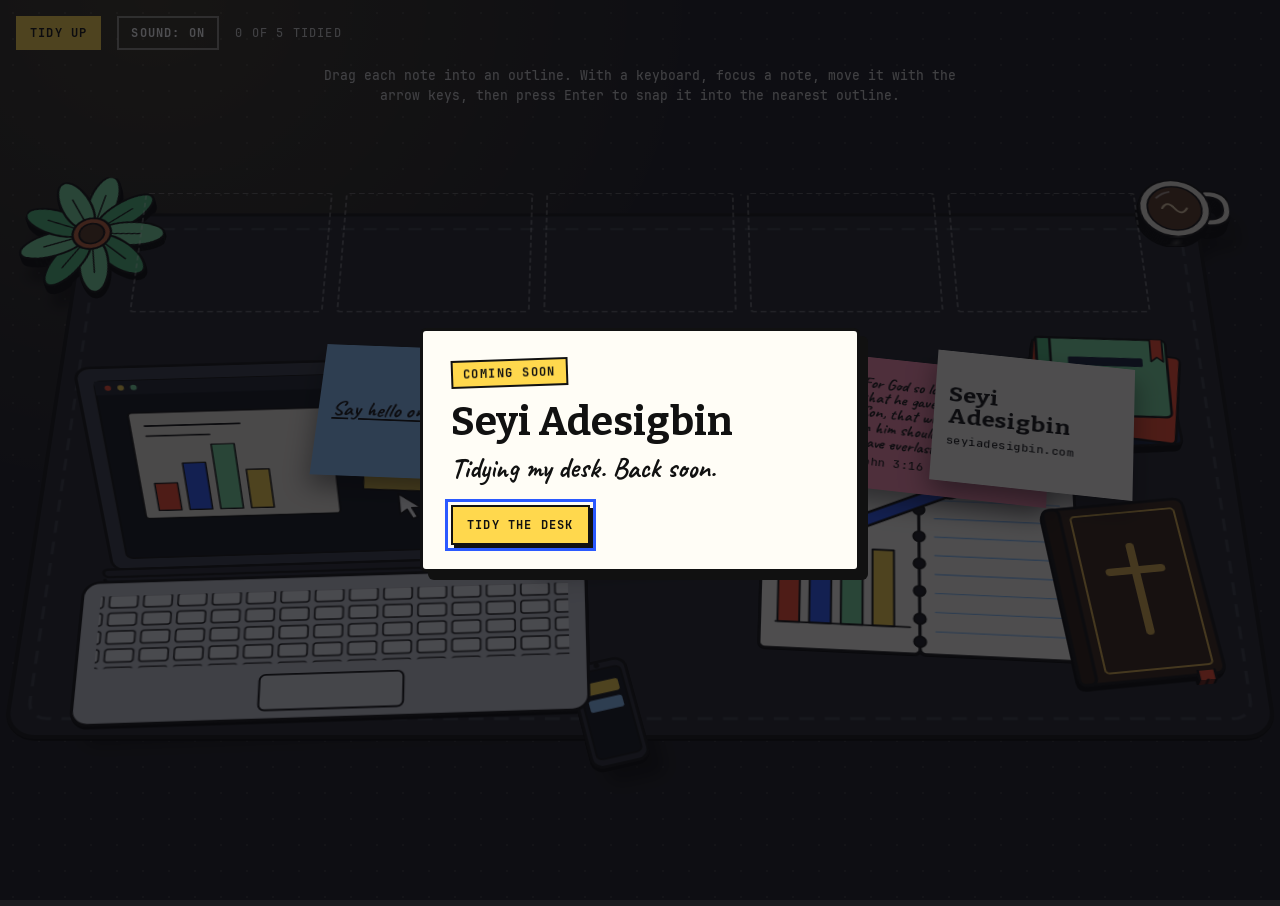
==== commit 51644ca4: "fix(holding): keep one button in the welcome dialog "Tidy the desk" and "Just looking" both only clo" ====
--- a/holding/index.html
+++ b/holding/index.html
@@ -66,7 +66,6 @@
     <p class="welcome__text" id="welcome-text"></p>
     <div class="welcome__actions">
       <button type="button" class="welcome__btn welcome__btn--go" id="welcome-go"></button>
-      <button type="button" class="welcome__btn" id="welcome-look"></button>
     </div>
   </dialog>
 
